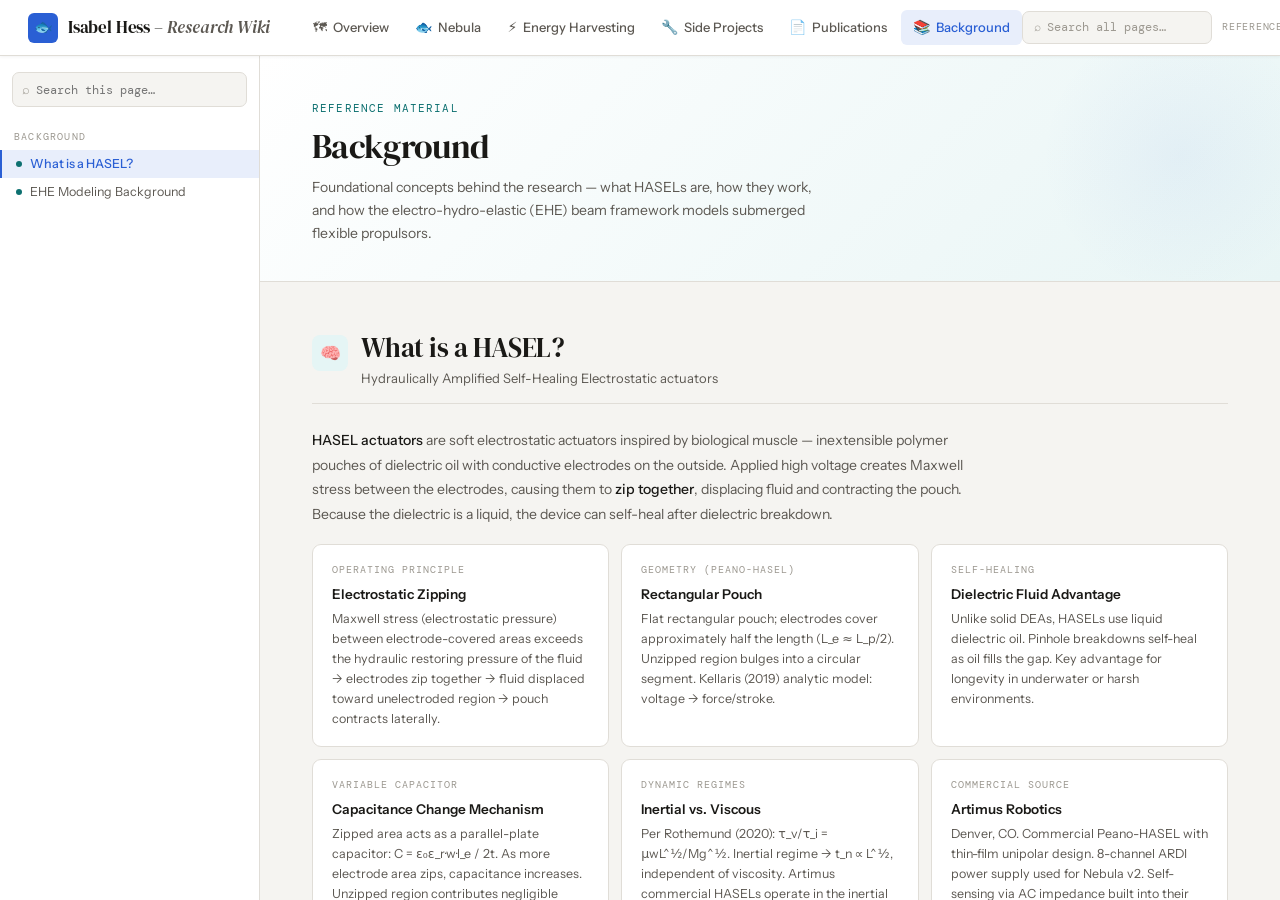
==== background.html @ 18fa1d74 "Initial commit" ====
<!DOCTYPE html>
<html lang="en">
<head>
<meta charset="UTF-8">
<meta name="viewport" content="width=device-width, initial-scale=1.0">
<title>Background · Isabel Hess Research Wiki</title>
<link rel="stylesheet" href="shared.css">
</head>
<body>

<header class="site-header">
  <a href="index.html" class="logo">
    <div class="logo-icon">🐟</div>
    <div class="logo-text">Isabel Hess &ndash; <span>Research Wiki</span></div>
  </a>
  <nav class="top-nav">
    <a href="index.html"                   ><span class="nav-icon">🗺</span> Overview</a>
    <a href="nebula.html"                  ><span class="nav-icon">🐟</span> Nebula</a>
    <a href="energy.html"                  ><span class="nav-icon">⚡</span> Energy Harvesting</a>
    <a href="side-projects.html"           ><span class="nav-icon">🔧</span> Side Projects</a>
    <a href="publications.html"            ><span class="nav-icon">📄</span> Publications</a>
    <a href="background.html" class="active"><span class="nav-icon">📚</span> Background</a>
  </nav>
  <div class="header-right">
    <div class="global-search"><span>⌕</span><input type="text" id="globalSearch" placeholder="Search all pages…" autocomplete="off"></div>
    <div class="header-meta">Reference</div>
  </div>
</header>

<aside class="sidebar">
  <div style="padding:0 12px 10px">
    <div style="display:flex;align-items:center;gap:6px;padding:6px 9px;background:var(--bg);border:1px solid var(--border);border-radius:7px">
      <span style="color:var(--text-faint);font-size:13px">⌕</span>
      <input type="text" id="sidebarSearch" placeholder="Search this page…" autocomplete="off"
        style="border:none;background:transparent;outline:none;color:var(--text);font-family:var(--font-mono);font-size:12px;width:100%">
    </div>
  </div>
  <div class="no-results" id="sidebarNoResults">No matches</div>

  <div class="nav-label">Background</div>
  <a href="#hasel-background" class="active" data-terms="hasel background what is hydraulically amplified self healing electrostatic peano variable capacitor artimus electrostatic zipping dielectric fluid oil film bopp maxwell stress"><span class="nav-dot" style="background:var(--teal)"></span>What is a HASEL?</a>
  <a href="#ehe-background"               data-terms="ehe background euler bernoulli lighthill galerkin traveling index mac beam theory fluid structure musgrave 2021 aureli nonlinear damping added mass inertial viscous rothemund"><span class="nav-dot" style="background:var(--teal)"></span>EHE Modeling Background</a>
</aside>

<main>
  <div class="page-hero" style="background:linear-gradient(135deg, var(--surface) 0%, #e8f5f5 100%)">
    <div class="page-hero-tag" style="color:var(--teal)">Reference Material</div>
    <h1>Background</h1>
    <p>Foundational concepts behind the research — what HASELs are, how they work, and how the electro-hydro-elastic (EHE) beam framework models submerged flexible propulsors.</p>
  </div>

  <div class="content">

  <!-- HASEL BACKGROUND -->
  <section class="wiki-section" id="hasel-background">
    <div class="section-header"><div class="section-icon icon-teal">🧠</div><div><div class="section-title">What is a HASEL?</div><div class="section-subtitle">Hydraulically Amplified Self-Healing Electrostatic actuators</div></div></div>
    <div class="section-divider"></div>
    <div class="prose"><strong>HASEL actuators</strong> are soft electrostatic actuators inspired by biological muscle — inextensible polymer pouches of dielectric oil with conductive electrodes on the outside. Applied high voltage creates Maxwell stress between the electrodes, causing them to <strong>zip together</strong>, displacing fluid and contracting the pouch. Because the dielectric is a liquid, the device can self-heal after dielectric breakdown.</div>
    <div class="cards">
      <div class="card">
        <div class="card-tag">Operating Principle</div>
        <h3>Electrostatic Zipping</h3>
        <p>Maxwell stress (electrostatic pressure) between electrode-covered areas exceeds the hydraulic restoring pressure of the fluid → electrodes zip together → fluid displaced toward unelectroded region → pouch contracts laterally.</p>
      </div>
      <div class="card">
        <div class="card-tag">Geometry (Peano-HASEL)</div>
        <h3>Rectangular Pouch</h3>
        <p>Flat rectangular pouch; electrodes cover approximately half the length (L_e ≈ L_p/2). Unzipped region bulges into a circular segment. Kellaris (2019) analytic model: voltage → force/stroke.</p>
      </div>
      <div class="card">
        <div class="card-tag">Self-Healing</div>
        <h3>Dielectric Fluid Advantage</h3>
        <p>Unlike solid DEAs, HASELs use liquid dielectric oil. Pinhole breakdowns self-heal as oil fills the gap. Key advantage for longevity in underwater or harsh environments.</p>
      </div>
      <div class="card">
        <div class="card-tag">Variable Capacitor</div>
        <h3>Capacitance Change Mechanism</h3>
        <p>Zipped area acts as a parallel-plate capacitor: C = ε₀ε_r·w·l_e / 2t. As more electrode area zips, capacitance increases. Unzipped region contributes negligible capacitance (Kellaris 2019). C_max/C_min ≈ 11.7× for commercial HASELs.</p>
      </div>
      <div class="card">
        <div class="card-tag">Dynamic Regimes</div>
        <h3>Inertial vs. Viscous</h3>
        <p>Per Rothemund (2020): τ_v/τ_i = μwL^½/Mg^½. Inertial regime → t_n ∝ L^½, independent of viscosity. Artimus commercial HASELs operate in the inertial regime — response determined by inertia of the oil, not its viscosity.</p>
      </div>
      <div class="card">
        <div class="card-tag">Commercial Source</div>
        <h3>Artimus Robotics</h3>
        <p>Denver, CO. Commercial Peano-HASEL with thin-film unipolar design. 8-channel ARDI power supply used for Nebula v2. Self-sensing via AC impedance built into their newest multi-channel supplies.</p>
      </div>
    </div>

    <h4 style="font-size:11px;text-transform:uppercase;letter-spacing:.08em;color:var(--text-muted);font-family:var(--font-mono);margin-bottom:9px;">HASEL Material Parameters</h4>
    <div class="info-box">
      <div class="annotation-row"><span class="ann-symbol">ε_r</span><span class="ann-name">Relative permittivity, BOPP dielectric film</span><span class="ann-val">2.2</span></div>
      <div class="annotation-row"><span class="ann-symbol">ε_0</span><span class="ann-name">Permittivity of free space</span><span class="ann-val">8.854 × 10⁻¹² F/m</span></div>
      <div class="annotation-row"><span class="ann-symbol">t</span><span class="ann-name">Film thickness</span><span class="ann-val">12–18 µm</span></div>
      <div class="annotation-row"><span class="ann-symbol">w</span><span class="ann-name">Pouch width</span><span class="ann-val">49–53 mm</span></div>
      <div class="annotation-row"><span class="ann-symbol">L_p / L_e</span><span class="ann-name">Pouch length / Electrode length</span><span class="ann-val">17.0 / 9.37 mm</span></div>
      <div class="annotation-row"><span class="ann-symbol">V_breakdown</span><span class="ann-name">Typical dielectric breakdown voltage (BOPP film)</span><span class="ann-val">~10 kV</span></div>
    </div>

    <div class="callout callout-blue"><strong>Generation mode connection:</strong> The same variable capacitance that makes HASELs useful actuators also makes them viable generators. When a zipped (high-C) HASEL is mechanically unzipped at constant voltage, charge is ejected to an external storage element. This is the basis of the <a href="energy.html#hasel-theory" style="color:var(--accent)">CCW constant-voltage generation cycle</a>.</div>
  </section>

  <!-- EHE BACKGROUND -->
  <section class="wiki-section" id="ehe-background">
    <div class="section-header"><div class="section-icon icon-teal">📚</div><div><div class="section-title">EHE Modeling Background</div><div class="section-subtitle">Electro-hydro-elastic beam theory for submerged robotic propulsors</div></div></div>
    <div class="section-divider"></div>
    <div class="prose">The electro-hydro-elastic (EHE) framework couples structural beam mechanics, fluid-structure interaction, and electromechanical actuation in a single governing equation. It is computationally efficient compared to coupled FEA-CFD and enables rapid parametric studies on stiffness, geometry, and actuation. The framework in this work follows Musgrave (2021).</div>
    <div class="cards">
      <div class="card"><div class="card-tag">Structural</div><h3>Euler-Bernoulli Beam</h3><p>Small-deflection assumption. Variable bending stiffness EI(x) and mass per unit length m(x). Augmented with nonlinear terms (Aureli 2012, Ramananarivo 2013) for large-amplitude cases.</p></div>
      <div class="card"><div class="card-tag">Fluid — Quiescent</div><h3>Lighthill + Nonlinear Damping</h3><p>Lighthill (1971) elongated-body theory provides reactive (added mass) and resistive forces. Aureli (2012) nonlinear cubic damping term accounts for vortex shedding at moderate amplitudes and Keulegan-Carpenter numbers.</p></div>
      <div class="card"><div class="card-tag">Fluid — Uniform Flow</div><h3>Linearized Potential Flow</h3><p>Garrick (1936) / Theodorsen unsteady lift on an oscillating flat plate. Valid at low reduced frequencies. Validated against LDV data from an aluminum propulsor in UF water tunnel.</p></div>
      <div class="card"><div class="card-tag">Solution Method</div><h3>Galerkin Projection</h3><p>PDE projected onto N vacuum mode shapes as basis functions. Reduces to N coupled ODEs. Root-finding handles frequency-dependent nonlinear eigenvalue. N = 20 basis functions used for Nebula simulations.</p></div>
      <div class="card"><div class="card-tag">Traveling Index</div><h3>Complex Orthogonal Decomposition</h3><p>Ti ∈ [0,1] quantifies the proportion of traveling vs. standing waves in the response waveform. Ti = 0 → pure standing wave; Ti = 1 → pure traveling wave. Method from Feeny (2008), used in Musgrave (2021) and Hess (2022).</p></div>
      <div class="card"><div class="card-tag">Mode Shape Quality</div><h3>MAC — Modal Assurance Criterion</h3><p>MAC ∈ [0,1] measures correlation between a simulated mode shape and the corresponding experimentally measured mode shape. MAC = 1 → perfect agreement; MAC &lt; 0.5 → poor agreement. Nebula Mode 1 MAC = 0.989.</p></div>
    </div>

    <h4 style="font-size:11px;text-transform:uppercase;letter-spacing:.08em;color:var(--text-muted);font-family:var(--font-mono);margin-bottom:9px;">Governing Equation Summary</h4>
    <div class="eq-box">∂²/∂x² [ EI(x) ∂²w/∂x² ] + [m_s(x) + m_p(x)] ∂²w/∂t² + F_fluid(w, ẇ, x, t) = M_HASEL(x, V(t))
<br><br>
F_fluid (quiescent) = m_f(x) Γ(ω) ∂²w/∂t² + m_f(x) Δ(β,ε) ∂²w/∂t²  [Aureli 2012]
<br><br>
M_HASEL = ∂²/∂x² [ θ(x) χ_p(x) V(t) ]    [linearized HASEL constitutive relation]</div>

    <div class="callout callout-blue"><strong>Validation strategy:</strong> Quiescent EHE model validated against Nebula DIC (natural frequencies, mode shapes, MAC). Uniform-flow model validated against a piezo-actuated thin aluminum beam in the UF recirculating water tunnel. Both models merged into one MATLAB package with a case structure switch.</div>

    <h4 style="font-size:11px;text-transform:uppercase;letter-spacing:.08em;color:var(--text-muted);font-family:var(--font-mono);margin-bottom:9px;">Key Literature</h4>
    <div class="info-box">
      <div class="annotation-row"><span class="ann-symbol">Musgrave 2021</span><span class="ann-name">EHE framework for structure-borne noise on flexible propulsors — basis for all Nebula simulations</span></div>
      <div class="annotation-row"><span class="ann-symbol">Aureli 2012</span><span class="ann-name">Nonlinear finite amplitude vibrations of a cantilever beam in quiescent fluid — nonlinear damping term</span></div>
      <div class="annotation-row"><span class="ann-symbol">Lighthill 1971</span><span class="ann-name">Large-amplitude elongated body theory — reactive and resistive fluid forces</span></div>
      <div class="annotation-row"><span class="ann-symbol">Kellaris 2019</span><span class="ann-name">Analytical HASEL actuator model — voltage, geometry, force, stroke relationship</span></div>
      <div class="annotation-row"><span class="ann-symbol">Feeny 2008</span><span class="ann-name">Complex orthogonal decomposition for traveling wave analysis — traveling index definition</span></div>
      <div class="annotation-row"><span class="ann-symbol">Rothemund 2020</span><span class="ann-name">HASEL actuator dynamics — inertial vs. viscous regime, response time scaling</span></div>
      <div class="annotation-row"><span class="ann-symbol">Ramananarivo 2013</span><span class="ann-name">Passive elastic mechanism for swimming locomotion — nonlinear EHE augmentation</span></div>
      <div class="annotation-row"><span class="ann-symbol">DiSanto 2021</span><span class="ann-name">Convergence in undulatory swimming — biological BCF quadratic midline model used for comparison</span></div>
    </div>
  </section>

  <div style="height:40px"></div>
  </div>
</main>

<script src="shared.js"></script>
</body>
</html>
---- shared.css ----
@import url('https://fonts.googleapis.com/css2?family=DM+Serif+Display:ital@0;1&family=DM+Mono:wght@300;400;500&family=Instrument+Sans:ital,wght@0,400;0,500;0,600;1,400&display=swap');

:root {
  --bg: #f5f4f1;
  --surface: #ffffff;
  --surface2: #f0eeea;
  --border: #e0ddd7;
  --border-light: #c8c4bc;
  --text: #1a1916;
  --text-muted: #5c5852;
  --text-faint: #9c9890;
  --accent: #2a5fd4;
  --accent-soft: #e8eefb;
  --green: #1d7a42;
  --green-soft: #e8f5ee;
  --amber: #8a5000;
  --amber-soft: #fef3e2;
  --rose: #c0284a;
  --rose-soft: #fdeaee;
  --teal: #0d7070;
  --teal-soft: #e5f5f5;
  --purple: #6b3fd4;
  --purple-soft: #f0ebfb;
  --font-serif: 'DM Serif Display', Georgia, serif;
  --font-sans: 'Instrument Sans', system-ui, sans-serif;
  --font-mono: 'DM Mono', monospace;
}

*, *::before, *::after { box-sizing: border-box; margin: 0; padding: 0; }
html { scroll-behavior: smooth; }

body {
  background: var(--bg);
  color: var(--text);
  font-family: var(--font-sans);
  font-size: 15px;
  line-height: 1.65;
  min-height: 100vh;
  display: grid;
  grid-template-columns: 260px 1fr;
  grid-template-rows: auto 1fr;
}

/* ── TOPBAR ── */
.site-header {
  grid-column: 1 / -1;
  background: var(--surface);
  border-bottom: 1px solid var(--border);
  padding: 0 28px;
  display: flex;
  align-items: center;
  gap: 0;
  position: sticky;
  top: 0;
  z-index: 200;
  height: 56px;
  box-shadow: 0 1px 3px rgba(0,0,0,0.05);
}

.site-header .logo {
  display: flex;
  align-items: center;
  gap: 10px;
  text-decoration: none;
  margin-right: 32px;
  flex-shrink: 0;
}

.logo-icon {
  width: 30px; height: 30px;
  background: var(--accent);
  border-radius: 6px;
  display: flex; align-items: center; justify-content: center;
  font-size: 15px;
}

.logo-text {
  font-family: var(--font-serif);
  font-size: 1.05rem;
  font-weight: 400;
  color: var(--text);
  letter-spacing: -0.01em;
  white-space: nowrap;
}
.logo-text span { color: var(--text-muted); font-style: italic; }

/* Top nav links */
.top-nav {
  display: flex;
  align-items: center;
  gap: 2px;
  flex: 1;
}

.top-nav a {
  display: flex;
  align-items: center;
  gap: 6px;
  padding: 6px 12px;
  border-radius: 6px;
  text-decoration: none;
  font-size: 13px;
  font-weight: 500;
  color: var(--text-muted);
  transition: background 0.12s, color 0.12s;
  white-space: nowrap;
}
.top-nav a:hover { background: var(--surface2); color: var(--text); }
.top-nav a.active { background: var(--accent-soft); color: var(--accent); }
.top-nav a .nav-icon { font-size: 14px; }

.header-right {
  margin-left: auto;
  display: flex;
  align-items: center;
  gap: 10px;
}

/* Global search in header */
.global-search {
  display: flex;
  align-items: center;
  gap: 6px;
  padding: 6px 11px;
  background: var(--bg);
  border: 1px solid var(--border);
  border-radius: 7px;
  font-family: var(--font-mono);
  font-size: 12px;
  color: var(--text-faint);
  min-width: 190px;
  cursor: text;
  transition: border-color 0.12s;
}
.global-search:focus-within { border-color: var(--accent); }
.global-search input {
  border: none; background: transparent; outline: none;
  color: var(--text); font-family: var(--font-mono); font-size: 12px; width: 100%;
}
.global-search input::placeholder { color: var(--text-faint); }

.header-meta {
  font-family: var(--font-mono);
  font-size: 10px;
  color: var(--text-faint);
  letter-spacing: 0.07em;
  text-transform: uppercase;
  white-space: nowrap;
}

/* ── SIDEBAR ── */
.sidebar {
  background: var(--surface);
  border-right: 1px solid var(--border);
  padding: 16px 0;
  position: sticky;
  top: 56px;
  height: calc(100vh - 56px);
  overflow-y: auto;
  overflow-x: hidden;
  scrollbar-width: thin;
  scrollbar-color: var(--border) transparent;
}

.nav-label {
  font-family: var(--font-mono);
  font-size: 10px;
  letter-spacing: 0.12em;
  text-transform: uppercase;
  color: var(--text-faint);
  padding: 12px 14px 4px;
}

.sidebar a {
  display: flex;
  align-items: center;
  gap: 8px;
  padding: 6px 14px;
  color: var(--text-muted);
  text-decoration: none;
  font-size: 12.5px;
  transition: all 0.1s ease;
  border-left: 2px solid transparent;
  line-height: 1.3;
}
.sidebar a:hover { color: var(--text); background: var(--surface2); border-left-color: var(--border-light); }
.sidebar a.active { color: var(--accent); background: var(--accent-soft); border-left-color: var(--accent); font-weight: 500; }
.sidebar a.hidden { display: none; }

.nav-dot { width: 6px; height: 6px; border-radius: 50%; flex-shrink: 0; }
.no-results { display: none; padding: 6px 14px; font-size: 11px; color: var(--text-faint); font-family: var(--font-mono); }

/* ── MAIN ── */
main {
  overflow-y: auto;
  height: calc(100vh - 56px);
}

/* ── PAGE HERO ── */
.page-hero {
  background: var(--surface);
  border-bottom: 1px solid var(--border);
  padding: 44px 52px 36px;
  position: relative;
  overflow: hidden;
}
.page-hero::before {
  content: '';
  position: absolute; top: -40px; right: -40px;
  width: 280px; height: 280px;
  background: radial-gradient(circle, rgba(42,95,212,0.05) 0%, transparent 70%);
  pointer-events: none;
}
.page-hero-tag {
  font-family: var(--font-mono);
  font-size: 10.5px;
  letter-spacing: 0.11em;
  text-transform: uppercase;
  margin-bottom: 10px;
}
.page-hero h1 {
  font-family: var(--font-serif);
  font-size: 2.1rem;
  font-weight: 400;
  line-height: 1.15;
  letter-spacing: -0.02em;
  color: var(--text);
  margin-bottom: 10px;
}
.page-hero p {
  color: var(--text-muted);
  font-size: 14px;
  max-width: 520px;
}

/* ── CONTENT ── */
.content { padding: 0 52px 70px; }

/* ── SECTION ── */
.wiki-section { padding-top: 50px; }
.section-header { display: flex; align-items: flex-start; gap: 13px; margin-bottom: 5px; }
.section-icon { width: 36px; height: 36px; border-radius: 8px; display: flex; align-items: center; justify-content: center; font-size: 17px; flex-shrink: 0; margin-top: 3px; }
.icon-blue   { background: var(--accent-soft); }
.icon-green  { background: var(--green-soft); }
.icon-amber  { background: var(--amber-soft); }
.icon-teal   { background: var(--teal-soft); }
.icon-purple { background: var(--purple-soft); }
.section-title { font-family: var(--font-serif); font-size: 1.7rem; font-weight: 400; letter-spacing: -0.02em; line-height: 1.2; color: var(--text); }
.section-subtitle { color: var(--text-muted); font-size: 13px; margin-top: 3px; }
.section-divider { width: 100%; height: 1px; background: var(--border); margin: 14px 0 24px; }

/* ── CARDS ── */
.cards { display: grid; grid-template-columns: repeat(auto-fill, minmax(290px, 1fr)); gap: 12px; margin-bottom: 20px; }
.card { background: var(--surface); border: 1px solid var(--border); border-radius: 9px; padding: 17px 19px; transition: border-color 0.15s, box-shadow 0.15s; position: relative; }
.card:hover { border-color: var(--border-light); box-shadow: 0 2px 9px rgba(0,0,0,0.06); }
.card-tag { font-family: var(--font-mono); font-size: 10px; letter-spacing: 0.1em; text-transform: uppercase; color: var(--text-faint); margin-bottom: 6px; }
.card h3 { font-size: 13.5px; font-weight: 600; color: var(--text); margin-bottom: 6px; line-height: 1.35; }
.card p { font-size: 12.5px; color: var(--text-muted); line-height: 1.6; }
.card-accent { position: absolute; top: 0; left: 0; width: 3px; height: 100%; border-radius: 9px 0 0 9px; }

/* ── INFO BOX ── */
.info-box { background: var(--surface); border: 1px solid var(--border); border-radius: 9px; padding: 17px 21px; margin-bottom: 18px; }
.info-box-header { display: flex; align-items: center; gap: 8px; margin-bottom: 10px; }
.info-box-header h4 { font-size: 11px; font-weight: 600; text-transform: uppercase; letter-spacing: 0.08em; font-family: var(--font-mono); color: var(--text-muted); }

/* ── TIMELINE ── */
.timeline { position: relative; padding-left: 23px; margin-bottom: 18px; }
.timeline::before { content: ''; position: absolute; left: 5px; top: 8px; bottom: 8px; width: 1px; background: var(--border); }
.timeline-item { position: relative; margin-bottom: 15px; }
.timeline-item::before { content: ''; position: absolute; left: -20px; top: 6px; width: 8px; height: 8px; border-radius: 50%; background: var(--border-light); border: 2px solid var(--surface); }
.timeline-item.complete::before { background: var(--green); }
.timeline-item.active::before  { background: var(--accent); box-shadow: 0 0 0 3px var(--accent-soft); }
.tl-date  { font-family: var(--font-mono); font-size: 10px; color: var(--text-faint); letter-spacing: 0.05em; margin-bottom: 2px; }
.tl-title { font-size: 13px; font-weight: 500; color: var(--text); margin-bottom: 2px; }
.tl-body  { font-size: 12px; color: var(--text-muted); }

/* ── DATA TABLE ── */
.data-table { width: 100%; border-collapse: collapse; font-size: 12px; font-family: var(--font-mono); margin-bottom: 18px; }
.data-table th { text-align: left; padding: 7px 11px; background: var(--surface2); color: var(--text-muted); font-weight: 500; font-size: 9.5px; text-transform: uppercase; letter-spacing: 0.07em; border-bottom: 1px solid var(--border); }
.data-table td { padding: 6px 11px; color: var(--text); border-bottom: 1px solid var(--border); vertical-align: top; }
.data-table tr:last-child td { border-bottom: none; }
.data-table tr:hover td { background: var(--surface2); }
.val-highlight { color: var(--accent); font-weight: 500; }

/* ── PILLS ── */
.pill { display: inline-block; padding: 2px 7px; border-radius: 4px; font-size: 10.5px; font-family: var(--font-mono); font-weight: 500; }
.pill-done    { background: var(--green-soft);  color: var(--green);  border: 1px solid #a8d4b8; }
.pill-active  { background: var(--accent-soft); color: var(--accent); border: 1px solid #b8ccf5; }
.pill-scrapped{ background: var(--rose-soft);   color: var(--rose);   border: 1px solid #e0a8b8; }

/* ── CALLOUTS ── */
.callout { border-left: 3px solid; padding: 11px 15px; border-radius: 0 7px 7px 0; margin-bottom: 16px; font-size: 13px; }
.callout-blue  { border-color: var(--accent); background: var(--accent-soft); color: var(--text-muted); }
.callout-green { border-color: var(--green);  background: var(--green-soft);  color: var(--text-muted); }
.callout-amber { border-color: var(--amber);  background: var(--amber-soft);  color: var(--text-muted); }
.callout strong { color: var(--text); }

/* ── EQ BOX ── */
.eq-box { background: var(--surface2); border: 1px solid var(--border); border-radius: 7px; padding: 11px 16px; font-family: var(--font-mono); font-size: 12px; color: var(--teal); margin-bottom: 14px; overflow-x: auto; }

/* ── STATS ── */
.stats-row { display: flex; gap: 8px; flex-wrap: wrap; margin-bottom: 18px; }
.stat-box { background: var(--surface); border: 1px solid var(--border); border-radius: 8px; padding: 12px 16px; flex: 1; min-width: 110px; }
.stat-val { font-family: var(--font-mono); font-size: 1.3rem; font-weight: 500; line-height: 1.1; margin-bottom: 3px; }
.stat-label { font-size: 10.5px; color: var(--text-muted); }

/* ── PROSE ── */
.prose { max-width: 680px; font-size: 14px; line-height: 1.75; color: var(--text-muted); margin-bottom: 18px; }
.prose strong { color: var(--text); font-weight: 500; }

/* ── GRID 2 ── */
.grid2 { display: grid; grid-template-columns: 1fr 1fr; gap: 12px; margin-bottom: 18px; }
@media (max-width: 900px) { .grid2 { grid-template-columns: 1fr; } }

/* ── FLOW ── */
.flow { display: flex; align-items: center; flex-wrap: wrap; margin-bottom: 18px; }
.flow-node { background: var(--surface2); border: 1px solid var(--border); border-radius: 7px; padding: 8px 11px; font-size: 11px; font-family: var(--font-mono); color: var(--text-muted); text-align: center; min-width: 84px; }
.flow-arrow { color: var(--text-faint); padding: 0 5px; font-size: 13px; }
.flow-node.active-node { border-color: var(--accent); color: var(--accent); background: var(--accent-soft); }

/* ── ANNOTATION ROWS ── */
.annotation-row { display: flex; align-items: baseline; gap: 8px; padding: 7px 0; border-bottom: 1px solid var(--border); font-size: 12.5px; }
.annotation-row:last-child { border-bottom: none; }
.ann-symbol { font-family: var(--font-mono); color: var(--teal); min-width: 68px; flex-shrink: 0; }
.ann-name   { color: var(--text); flex: 1; }
.ann-val    { font-family: var(--font-mono); color: var(--text-muted); font-size: 11px; flex-shrink: 0; }

/* ── DOI LINKS ── */
a.doi { font-family: var(--font-mono); font-size: 11px; color: var(--accent); text-decoration: none; }
a.doi:hover { text-decoration: underline; }

/* ── SCROLLBAR ── */
::-webkit-scrollbar { width: 5px; height: 5px; }
::-webkit-scrollbar-track { background: transparent; }
::-webkit-scrollbar-thumb { background: var(--border); border-radius: 3px; }
.footnote { font-family: var(--font-mono); font-size: 10.5px; color: var(--text-faint); margin-top: 4px; }

/* ── CHIPS ── */
.chip { display: inline-flex; align-items: center; padding: 3px 10px; border-radius: 20px; font-size: 11px; font-family: var(--font-mono); font-weight: 500; border: 1px solid; }
.chip-blue   { color: var(--accent); border-color: #b8ccf5; background: var(--accent-soft); }
.chip-green  { color: var(--green);  border-color: #a8d4b8; background: var(--green-soft); }
.chip-amber  { color: var(--amber);  border-color: #e0c070; background: var(--amber-soft); }
.chip-teal   { color: var(--teal);   border-color: #90cccc; background: var(--teal-soft); }
.chip-purple { color: var(--purple); border-color: #bca8e8; background: var(--purple-soft); }
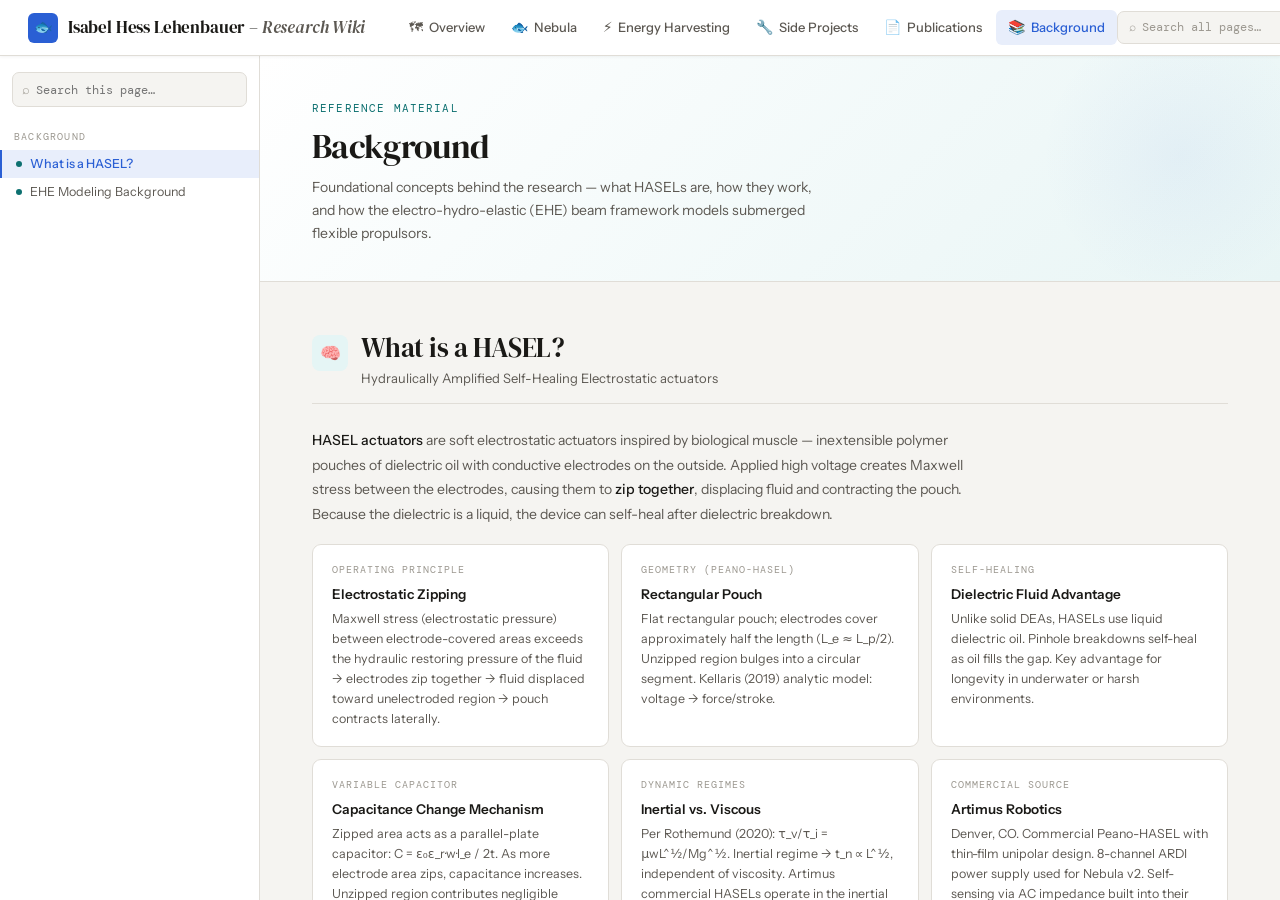
==== commit 439f149c: "Header name update" ====
--- a/background.html
+++ b/background.html
@@ -3,7 +3,7 @@
 <head>
 <meta charset="UTF-8">
 <meta name="viewport" content="width=device-width, initial-scale=1.0">
-<title>Background · Isabel Hess Research Wiki</title>
+<title>Background · Isabel Lehenbauer Research Wiki</title>
 <link rel="stylesheet" href="shared.css">
 </head>
 <body>
@@ -11,7 +11,7 @@
 <header class="site-header">
   <a href="index.html" class="logo">
     <div class="logo-icon">🐟</div>
-    <div class="logo-text">Isabel Hess &ndash; <span>Research Wiki</span></div>
+    <div class="logo-text">Isabel Hess Lehenbauer &ndash; <span>Research Wiki</span></div>
   </a>
   <nav class="top-nav">
     <a href="index.html"                   ><span class="nav-icon">🗺</span> Overview</a>
